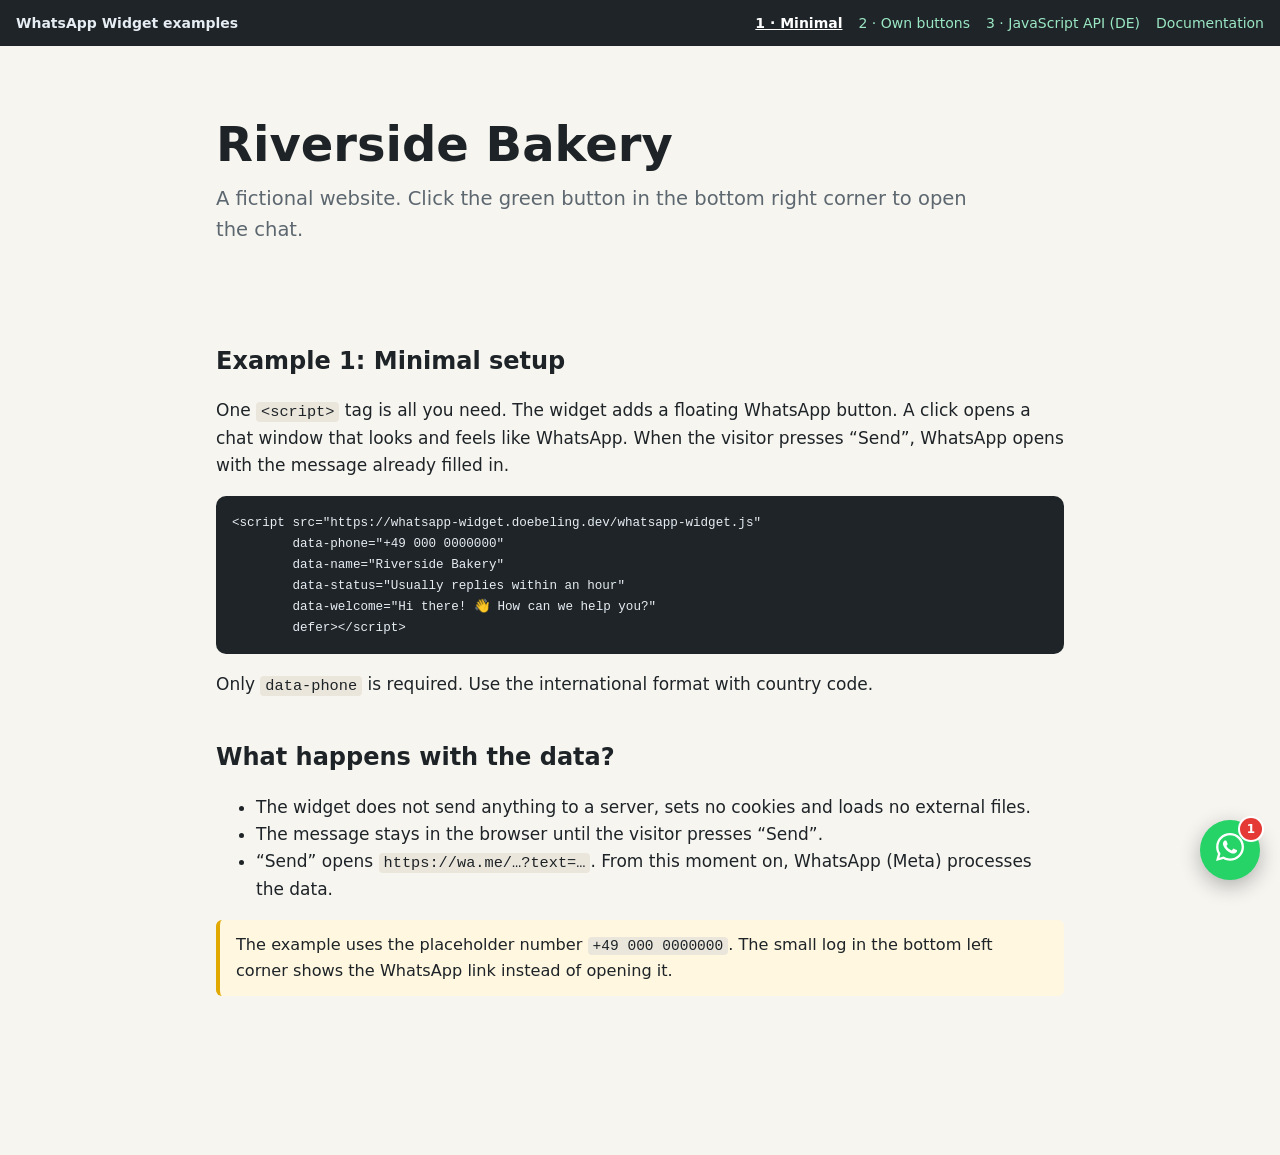
==== examples/01-minimal.html @ 482c8e4e "#8: Add widget v2, three examples and documentation - whatsapp-widget.js: single file without backen" ====
<!DOCTYPE html>
<html lang="en">
<head>
  <meta charset="utf-8">
  <meta name="viewport" content="width=device-width, initial-scale=1">
  <title>Example 1: Minimal setup – WhatsApp Widget</title>
  <link rel="stylesheet" href="assets/examples.css">
  <!-- Demo helper, not needed on your site -->
  <script src="assets/demo.js"></script>
</head>
<body>

<nav class="demo-nav" aria-label="Examples">
  <strong>WhatsApp Widget examples</strong>
  <a href="01-minimal.html" aria-current="page">1 · Minimal</a>
  <a href="02-external-button.html">2 · Own buttons</a>
  <a href="03-javascript-api.html">3 · JavaScript API (DE)</a>
  <a href="../">Documentation</a>
</nav>

<main class="page">
  <header class="hero">
    <h1>Riverside Bakery</h1>
    <p>A fictional website. Click the green button in the bottom right corner to open the chat.</p>
  </header>

  <section>
    <h2>Example 1: Minimal setup</h2>
    <p>One <code>&lt;script&gt;</code> tag is all you need. The widget adds a floating WhatsApp button.
      A click opens a chat window that looks and feels like WhatsApp. When the visitor presses
      “Send”, WhatsApp opens with the message already filled in.</p>
    <pre><code>&lt;script src="https://whatsapp-widget.doebeling.dev/whatsapp-widget.js"
        data-phone="+49 000 0000000"
        data-name="Riverside Bakery"
        data-status="Usually replies within an hour"
        data-welcome="Hi there! 👋 How can we help you?"
        defer&gt;&lt;/script&gt;</code></pre>
    <p>Only <code>data-phone</code> is required. Use the international format with country code.</p>
  </section>

  <section>
    <h2>What happens with the data?</h2>
    <ul>
      <li>The widget does not send anything to a server, sets no cookies and loads no external files.</li>
      <li>The message stays in the browser until the visitor presses “Send”.</li>
      <li>“Send” opens <code>https://wa.me/…?text=…</code>. From this moment on, WhatsApp (Meta) processes the data.</li>
    </ul>
    <p class="note">The example uses the placeholder number <code>+49 000 0000000</code>. The small log in the bottom left
      corner shows the WhatsApp link instead of opening it.</p>
  </section>
</main>

<script src="../whatsapp-widget.js"
        data-phone="+49 000 0000000"
        data-name="Riverside Bakery"
        data-status="Usually replies within an hour"
        data-welcome="Hi there! 👋 How can we help you?"
        defer></script>
</body>
</html>
---- examples/assets/examples.css ----
/* Styles for the example pages only. The widget brings its own styles. */
:root {
  --bg: #f7f5f0;
  --surface: #fff;
  --text: #1d2327;
  --muted: #5c6770;
  --border: #e2ddd3;
  --accent: #0f766e;
  --code-bg: #1e2428;
  --code-text: #e6edf3;
  color-scheme: light;
}

* { box-sizing: border-box; }

body {
  margin: 0;
  background: var(--bg);
  color: var(--text);
  font: 17px/1.6 system-ui, -apple-system, "Segoe UI", Roboto, Helvetica, Arial, sans-serif;
}

a { color: var(--accent); }

.page {
  max-width: 880px;
  margin: 0 auto;
  padding: 24px 16px 120px;
}

.demo-nav {
  display: flex;
  flex-wrap: wrap;
  gap: 8px 16px;
  align-items: center;
  padding: 12px 16px;
  background: var(--code-bg);
  color: var(--code-text);
  font-size: 14px;
}
.demo-nav a { color: #9be7c4; text-decoration: none; }
.demo-nav a[aria-current="page"] { color: #fff; font-weight: 600; text-decoration: underline; }
.demo-nav strong { margin-right: auto; }

.hero {
  padding: 48px 0 32px;
}
.hero h1 {
  margin: 0 0 12px;
  font-size: clamp(2rem, 5vw, 3rem);
  line-height: 1.1;
}
.hero p { margin: 0 0 24px; max-width: 40em; color: var(--muted); font-size: 1.15em; }

.button {
  display: inline-flex;
  align-items: center;
  gap: 8px;
  padding: 12px 20px;
  border: 0;
  border-radius: 999px;
  background: var(--accent);
  color: #fff;
  font: inherit;
  font-weight: 600;
  text-decoration: none;
  cursor: pointer;
}
.button.secondary { background: transparent; color: var(--accent); box-shadow: inset 0 0 0 2px var(--accent); }
.button svg { width: 20px; height: 20px; fill: currentColor; }

.card-grid {
  display: grid;
  grid-template-columns: repeat(auto-fit, minmax(220px, 1fr));
  gap: 16px;
  margin: 24px 0;
}
.card {
  padding: 20px;
  background: var(--surface);
  border: 1px solid var(--border);
  border-radius: 12px;
}
.card h3 { margin: 0 0 4px; }
.card p { margin: 0 0 16px; color: var(--muted); font-size: .95em; }

section { margin: 40px 0; }
h2 { font-size: 1.5rem; margin: 0 0 12px; }

pre {
  margin: 12px 0;
  padding: 16px;
  overflow-x: auto;
  background: var(--code-bg);
  color: var(--code-text);
  border-radius: 10px;
  font: 14px/1.5 ui-monospace, SFMono-Regular, Menlo, Consolas, monospace;
}
code { font-family: ui-monospace, SFMono-Regular, Menlo, Consolas, monospace; font-size: .9em; }
p code, li code, td code { padding: 1px 5px; background: #ebe6db; border-radius: 4px; }

table { width: 100%; border-collapse: collapse; font-size: .95em; }
th, td { padding: 8px 10px; border-bottom: 1px solid var(--border); text-align: left; vertical-align: top; }

.note {
  padding: 12px 16px;
  background: #fff7e0;
  border-left: 4px solid #e0a800;
  border-radius: 6px;
  font-size: .95em;
}

/* Demo log (see demo.js) */
.demo-log {
  position: fixed;
  bottom: 16px;
  left: 16px;
  z-index: 10;
  width: min(380px, calc(100vw - 32px));
  max-height: 40vh;
  overflow: auto;
  padding: 10px 12px;
  background: rgba(30, 36, 40, .94);
  color: var(--code-text);
  border-radius: 10px;
  font: 12.5px/1.45 ui-monospace, SFMono-Regular, Menlo, Consolas, monospace;
  box-shadow: 0 8px 24px rgba(0, 0, 0, .25);
}
.demo-log.right { left: auto; right: 16px; }
.demo-log:empty { display: none; }
.demo-log div + div { margin-top: 6px; padding-top: 6px; border-top: 1px solid rgba(255, 255, 255, .12); }
.demo-log a { color: #9be7c4; word-break: break-all; }
.demo-log b { color: #fff; }

@media (max-width: 600px) {
  .demo-log { display: none; }
}
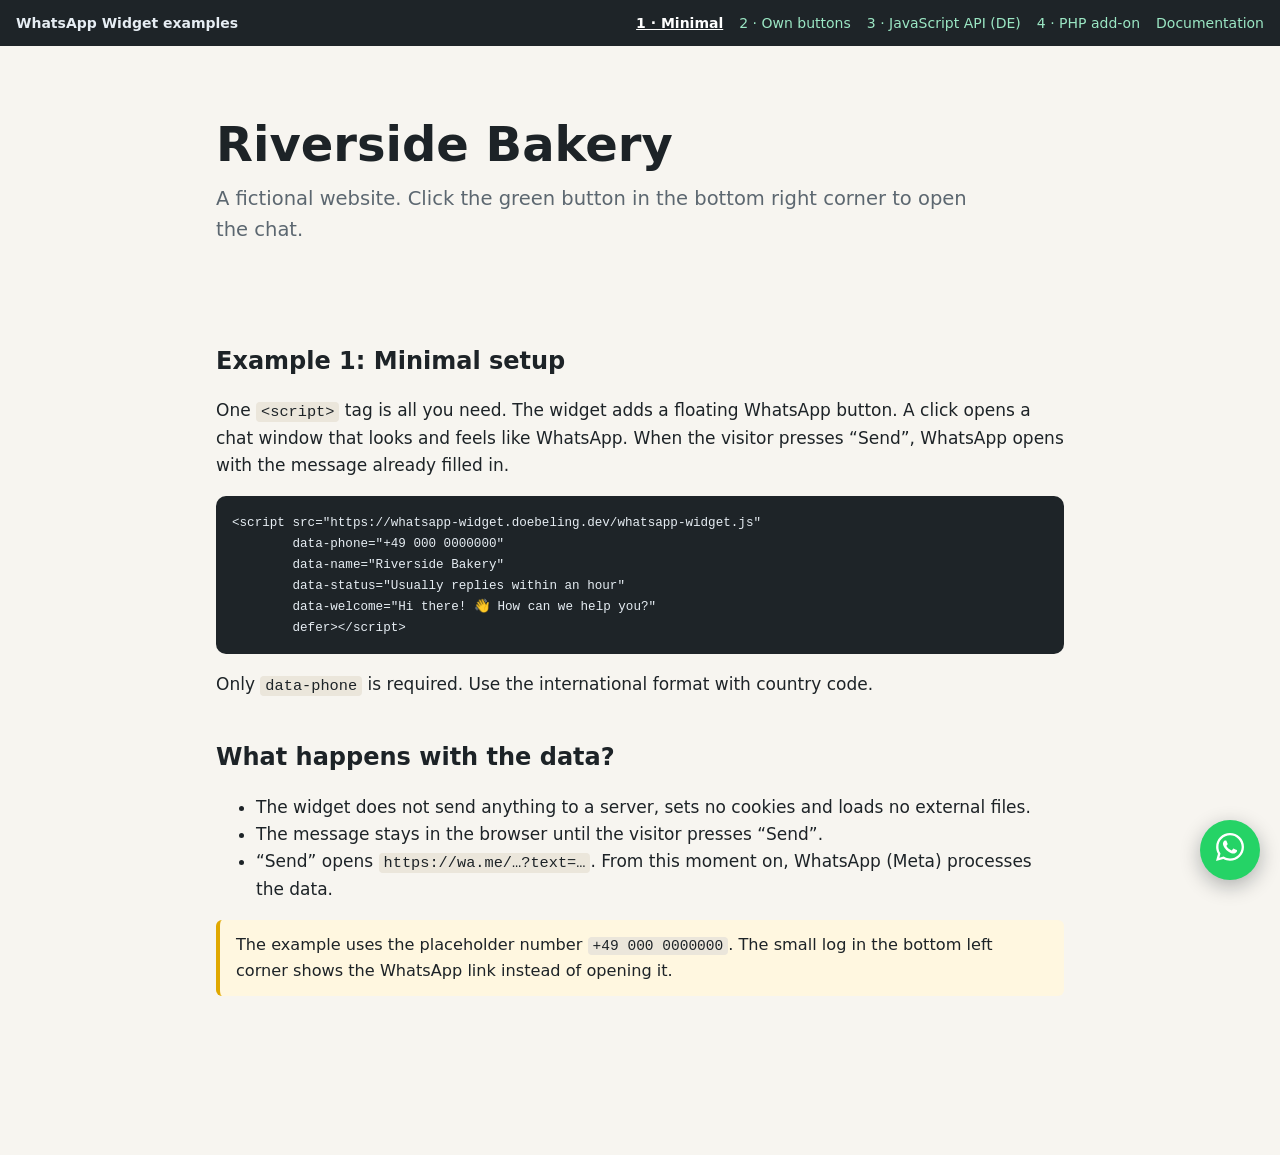
==== commit 032bbcc1: "#2: Add optional PHP add-on for e-mail notification - whatsapp-widget.js: new options notifyUrl and " ====
--- a/examples/01-minimal.html
+++ b/examples/01-minimal.html
@@ -15,6 +15,7 @@
   <a href="01-minimal.html" aria-current="page">1 · Minimal</a>
   <a href="02-external-button.html">2 · Own buttons</a>
   <a href="03-javascript-api.html">3 · JavaScript API (DE)</a>
+  <a href="04-php-addon.html">4 · PHP add-on</a>
   <a href="../">Documentation</a>
 </nav>
 
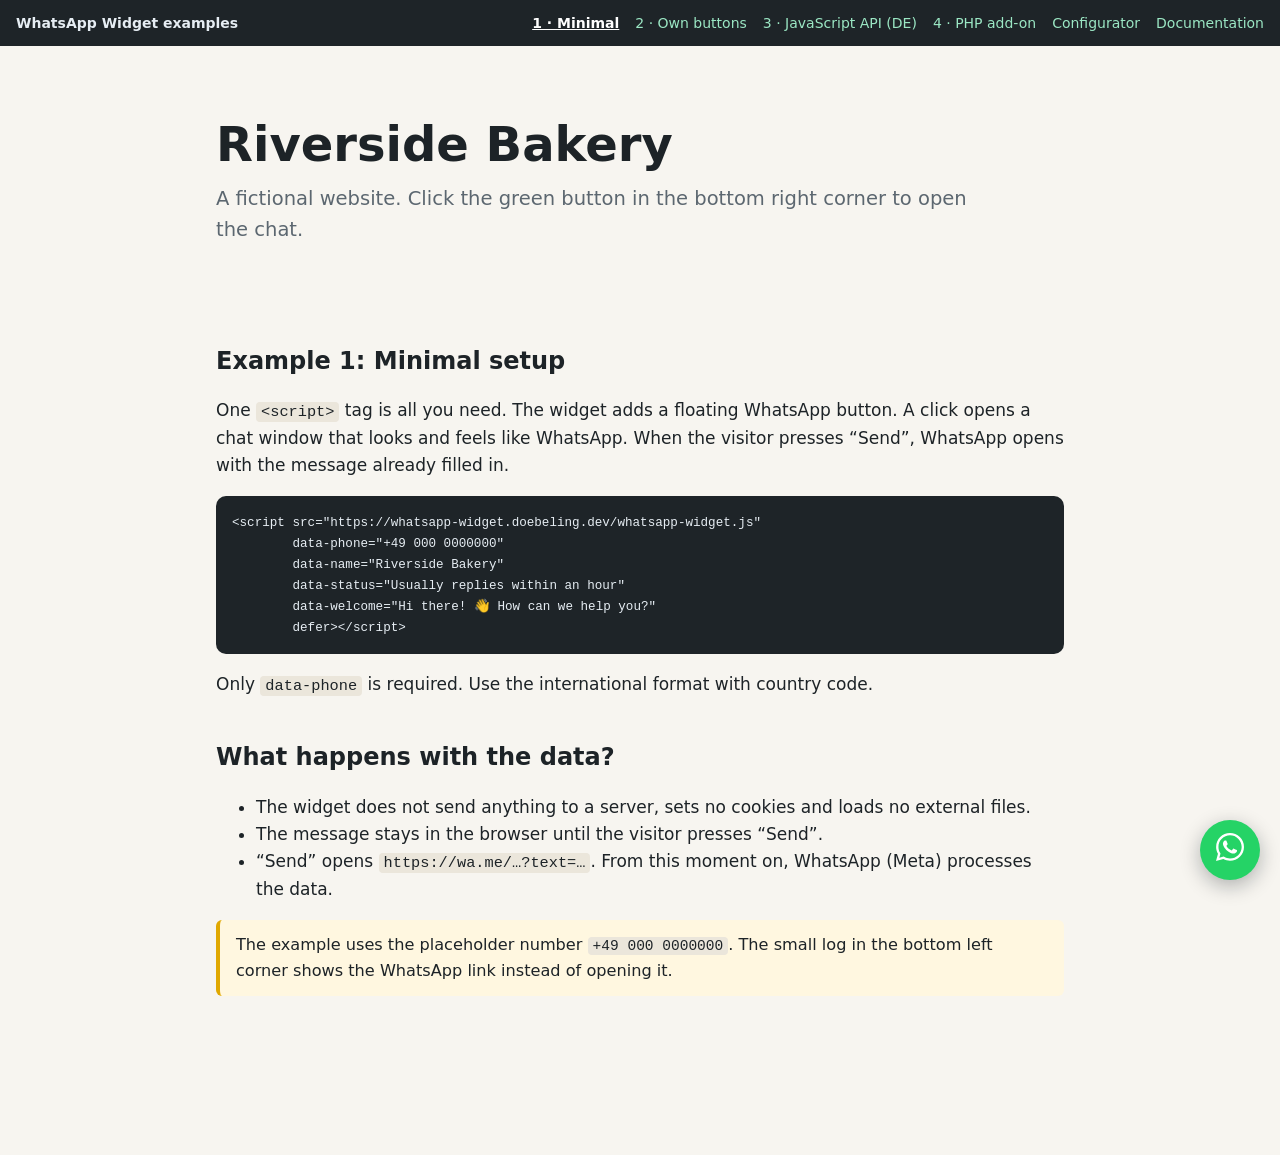
==== commit d4d7e7a8: "#11: Add hosted e-mail notification service and configurator - api/: notification service without op" ====
--- a/examples/01-minimal.html
+++ b/examples/01-minimal.html
@@ -16,7 +16,8 @@
   <a href="02-external-button.html">2 · Own buttons</a>
   <a href="03-javascript-api.html">3 · JavaScript API (DE)</a>
   <a href="04-php-addon.html">4 · PHP add-on</a>
-  <a href="../">Documentation</a>
+  <a href="../">Configurator</a>
+  <a href="https://github.com/DOEBELING/WhatsApp-Widget#readme">Documentation</a>
 </nav>
 
 <main class="page">
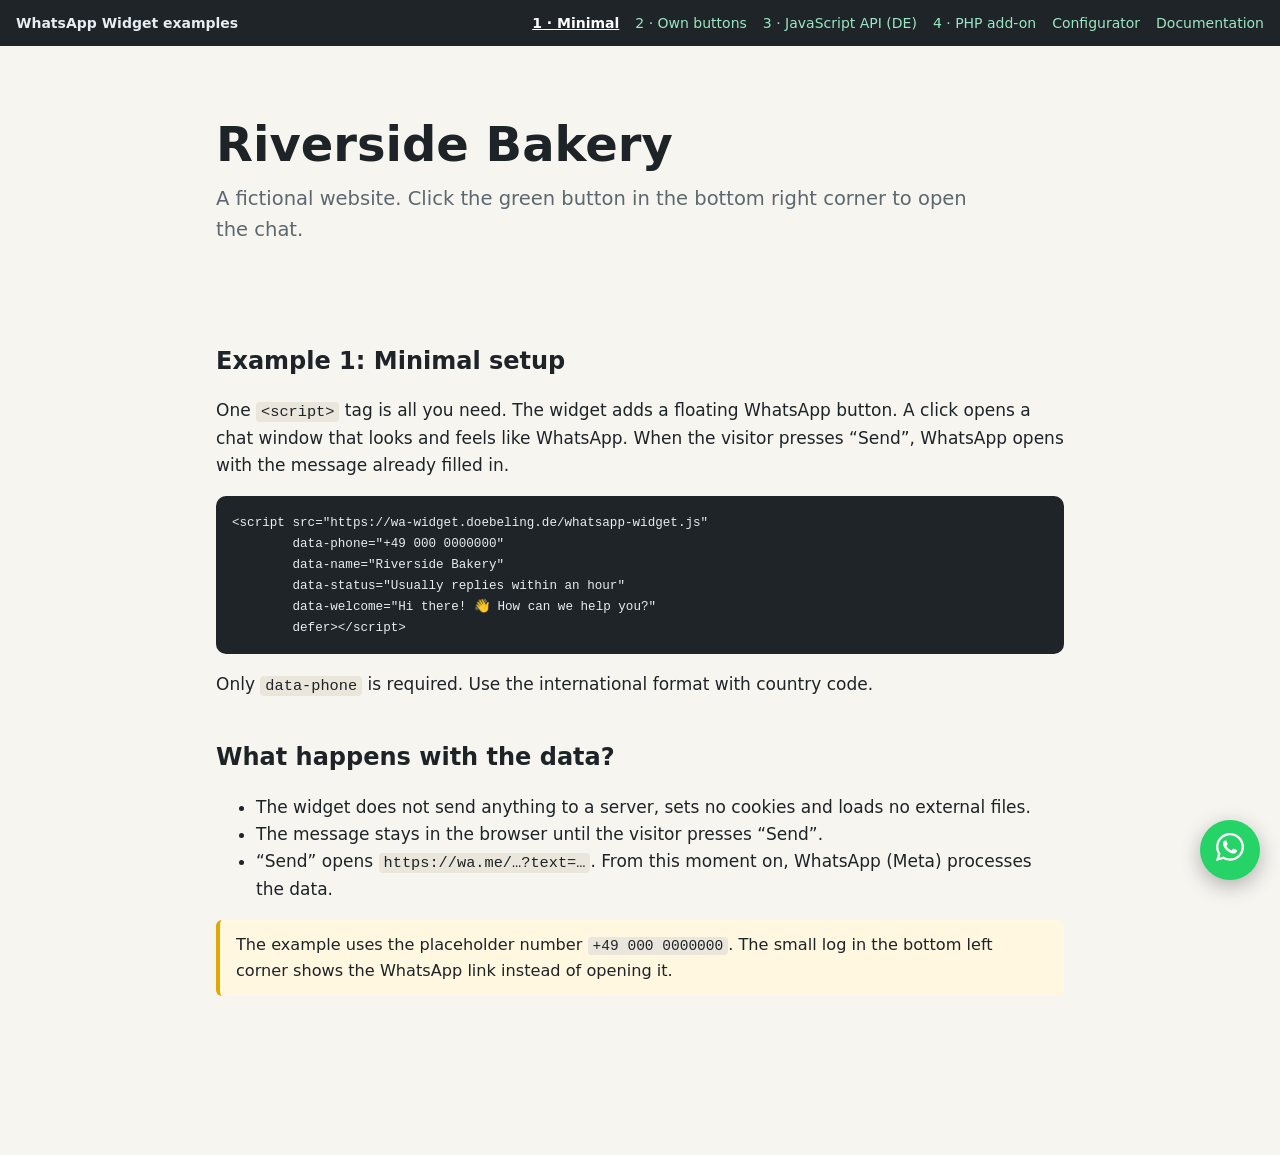
==== commit 62e503ec: "#9: Move the service to wa-widget.doebeling.de Script URL, hosted notification endpoint, configurati" ====
--- a/examples/01-minimal.html
+++ b/examples/01-minimal.html
@@ -31,7 +31,7 @@
     <p>One <code>&lt;script&gt;</code> tag is all you need. The widget adds a floating WhatsApp button.
       A click opens a chat window that looks and feels like WhatsApp. When the visitor presses
       “Send”, WhatsApp opens with the message already filled in.</p>
-    <pre><code>&lt;script src="https://whatsapp-widget.doebeling.dev/whatsapp-widget.js"
+    <pre><code>&lt;script src="https://wa-widget.doebeling.de/whatsapp-widget.js"
         data-phone="+49 000 0000000"
         data-name="Riverside Bakery"
         data-status="Usually replies within an hour"
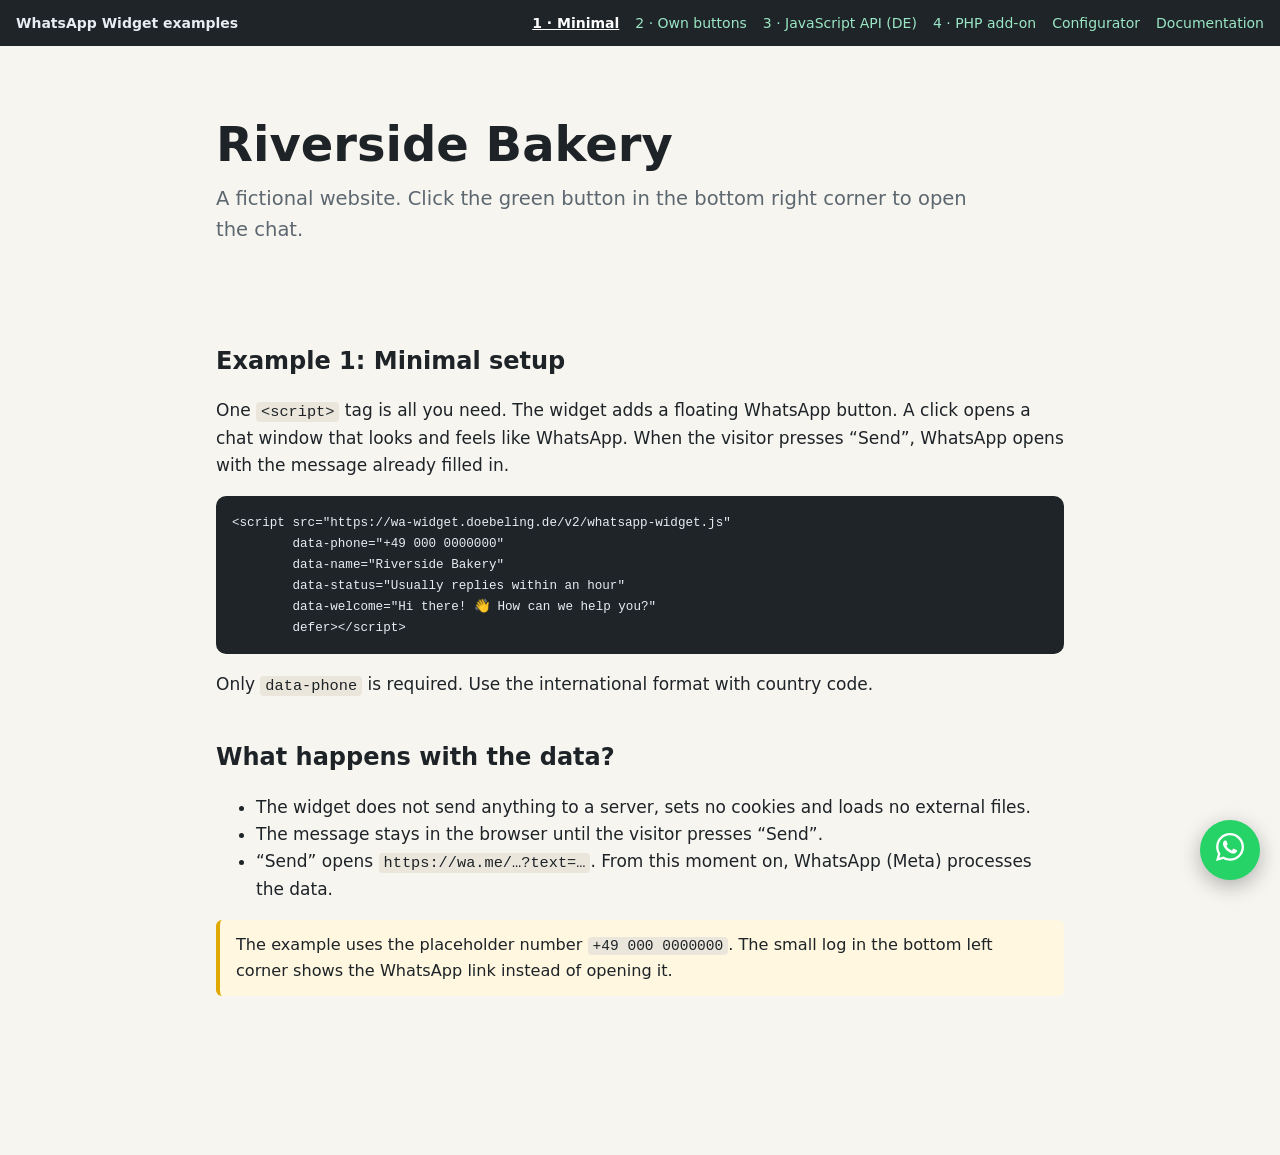
==== commit 61cb17b9: "#9: Versioned URLs and release setup for v2.0.0 - tools/build-site.sh builds the site from main plus" ====
--- a/examples/01-minimal.html
+++ b/examples/01-minimal.html
@@ -31,7 +31,7 @@
     <p>One <code>&lt;script&gt;</code> tag is all you need. The widget adds a floating WhatsApp button.
       A click opens a chat window that looks and feels like WhatsApp. When the visitor presses
       “Send”, WhatsApp opens with the message already filled in.</p>
-    <pre><code>&lt;script src="https://wa-widget.doebeling.de/whatsapp-widget.js"
+    <pre><code>&lt;script src="https://wa-widget.doebeling.de/v2/whatsapp-widget.js"
         data-phone="+49 000 0000000"
         data-name="Riverside Bakery"
         data-status="Usually replies within an hour"
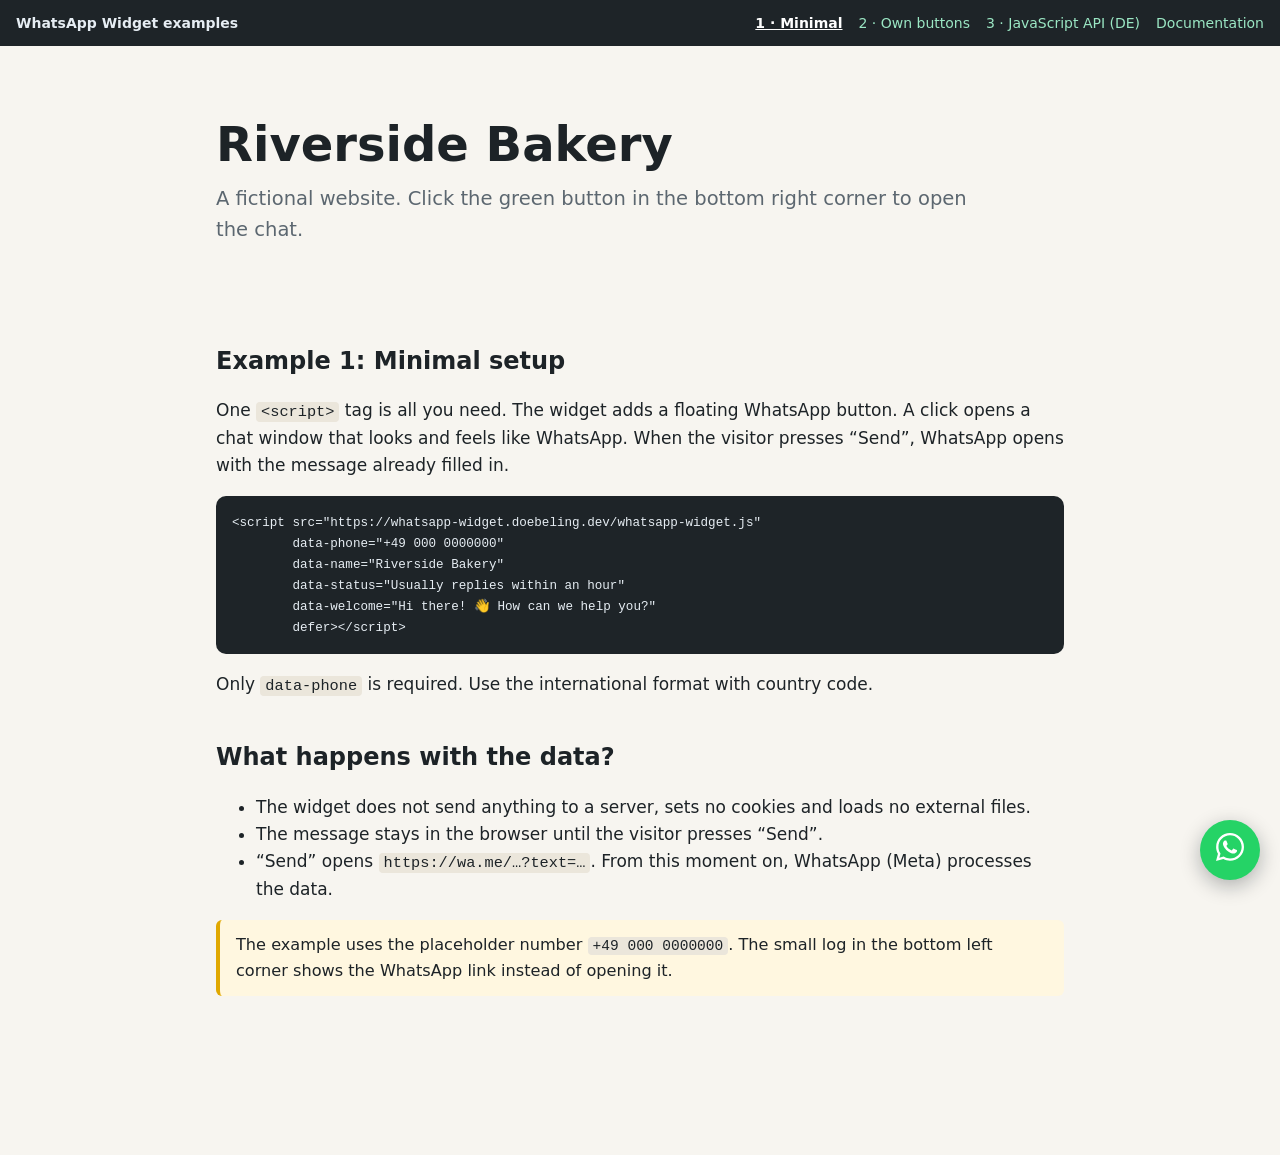
==== commit e2cb0971: "#8: Widget v2 with three examples and documentation (#14) * #8: Add widget v2, three examples and do" ====
--- a/examples/01-minimal.html
+++ b/examples/01-minimal.html
@@ -15,9 +15,7 @@
   <a href="01-minimal.html" aria-current="page">1 · Minimal</a>
   <a href="02-external-button.html">2 · Own buttons</a>
   <a href="03-javascript-api.html">3 · JavaScript API (DE)</a>
-  <a href="04-php-addon.html">4 · PHP add-on</a>
-  <a href="../">Configurator</a>
-  <a href="https://github.com/DOEBELING/WhatsApp-Widget#readme">Documentation</a>
+  <a href="../">Documentation</a>
 </nav>
 
 <main class="page">
@@ -31,7 +29,7 @@
     <p>One <code>&lt;script&gt;</code> tag is all you need. The widget adds a floating WhatsApp button.
       A click opens a chat window that looks and feels like WhatsApp. When the visitor presses
       “Send”, WhatsApp opens with the message already filled in.</p>
-    <pre><code>&lt;script src="https://wa-widget.doebeling.de/v2/whatsapp-widget.js"
+    <pre><code>&lt;script src="https://whatsapp-widget.doebeling.dev/whatsapp-widget.js"
         data-phone="+49 000 0000000"
         data-name="Riverside Bakery"
         data-status="Usually replies within an hour"
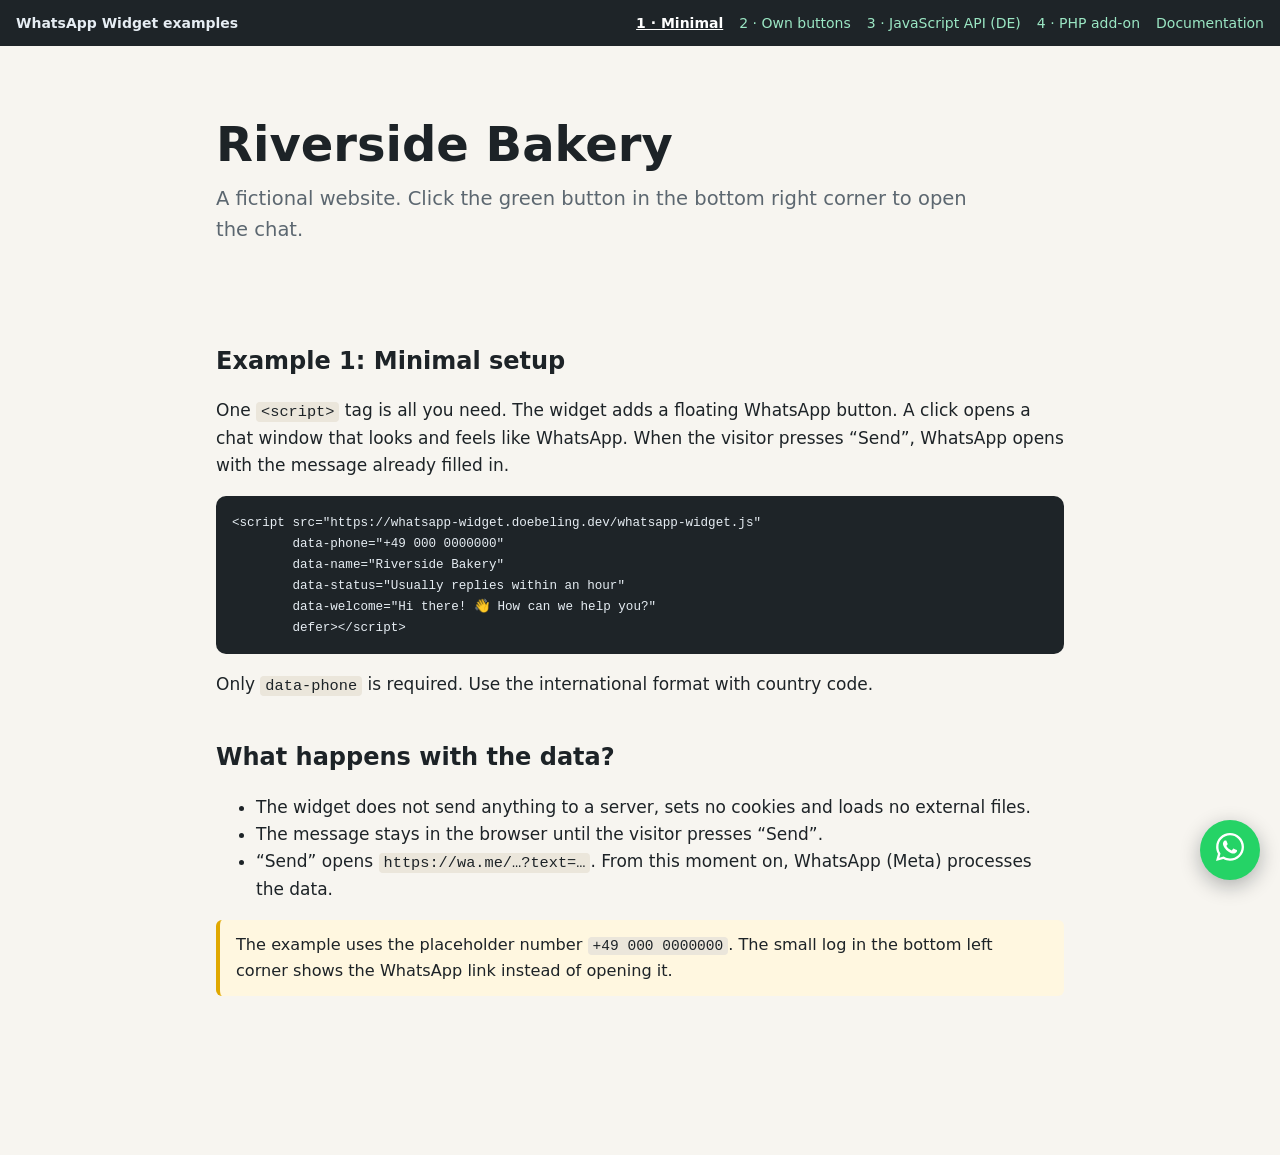
==== commit b16e9291: "#2: Optional e-mail notification with own PHP script (#15) * #2: Add optional PHP add-on for e-mail " ====
--- a/examples/01-minimal.html
+++ b/examples/01-minimal.html
@@ -15,6 +15,7 @@
   <a href="01-minimal.html" aria-current="page">1 · Minimal</a>
   <a href="02-external-button.html">2 · Own buttons</a>
   <a href="03-javascript-api.html">3 · JavaScript API (DE)</a>
+  <a href="04-php-addon.html">4 · PHP add-on</a>
   <a href="../">Documentation</a>
 </nav>
 
